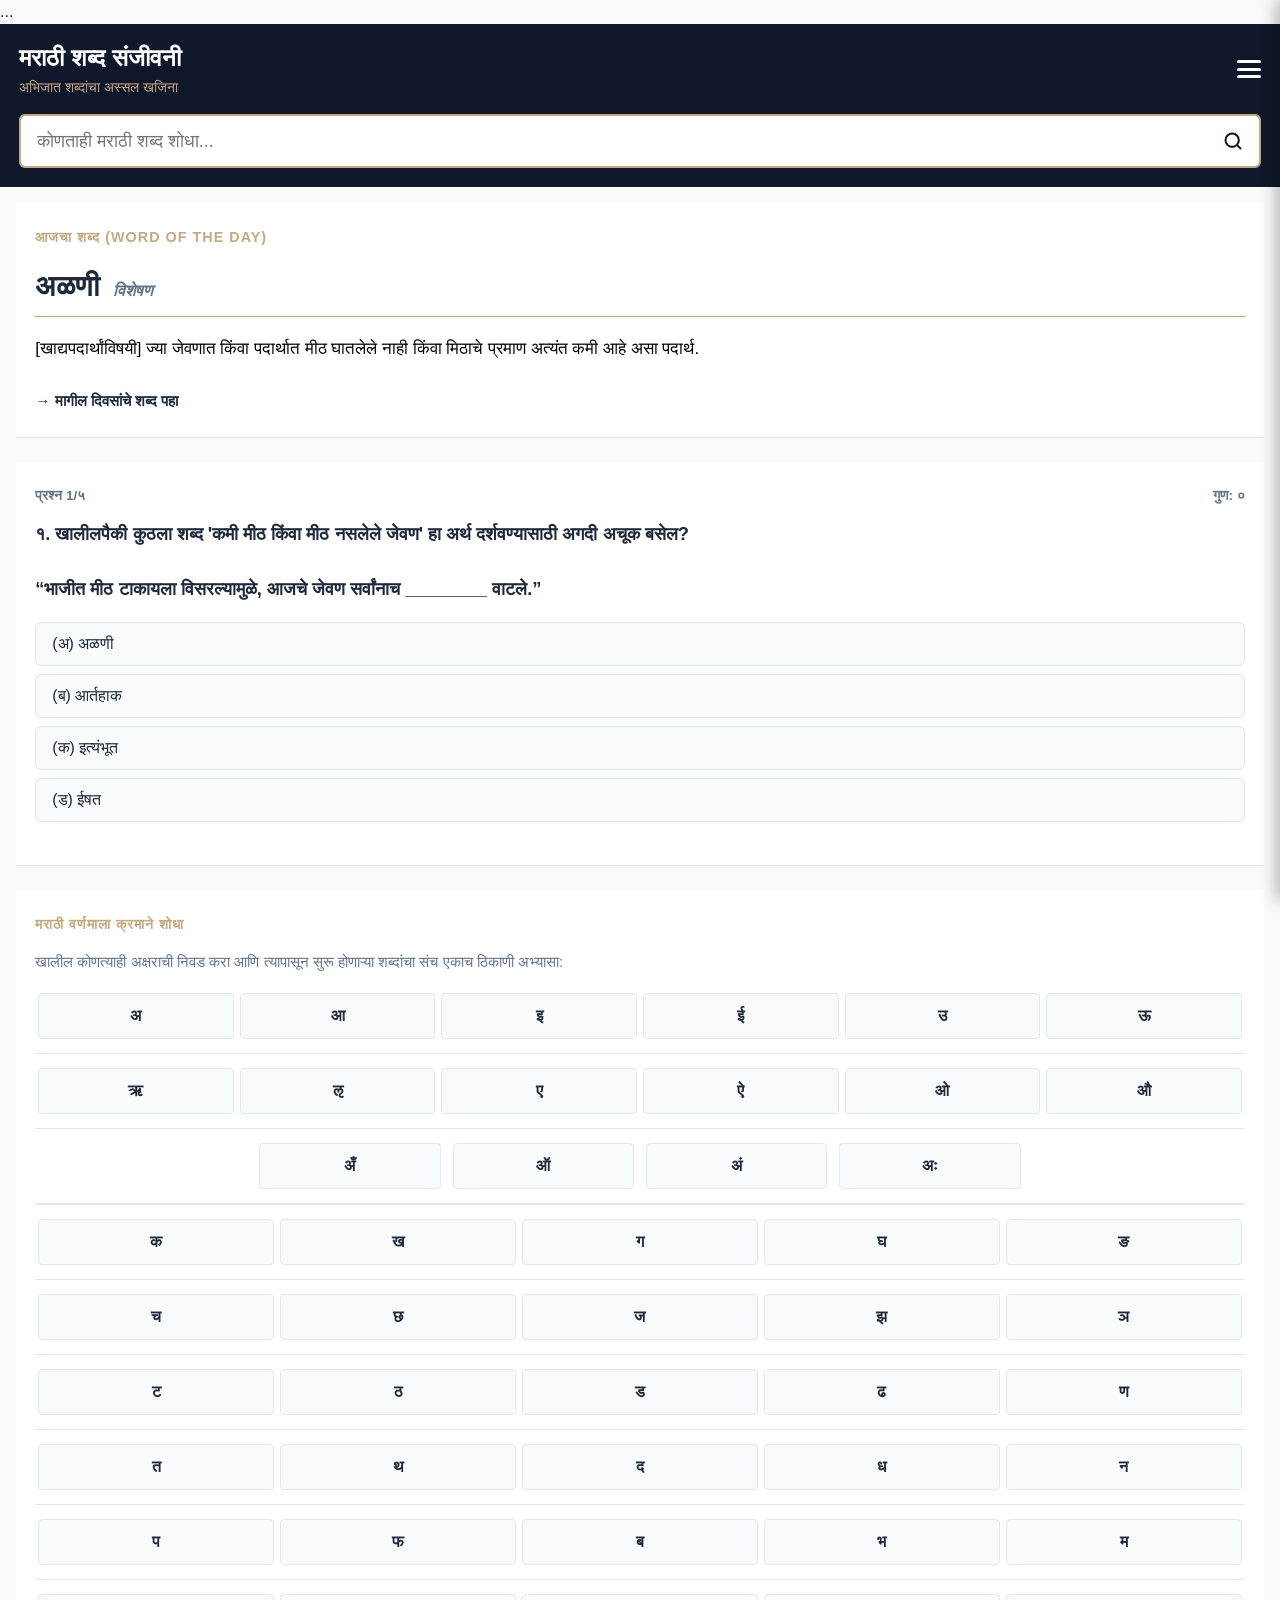
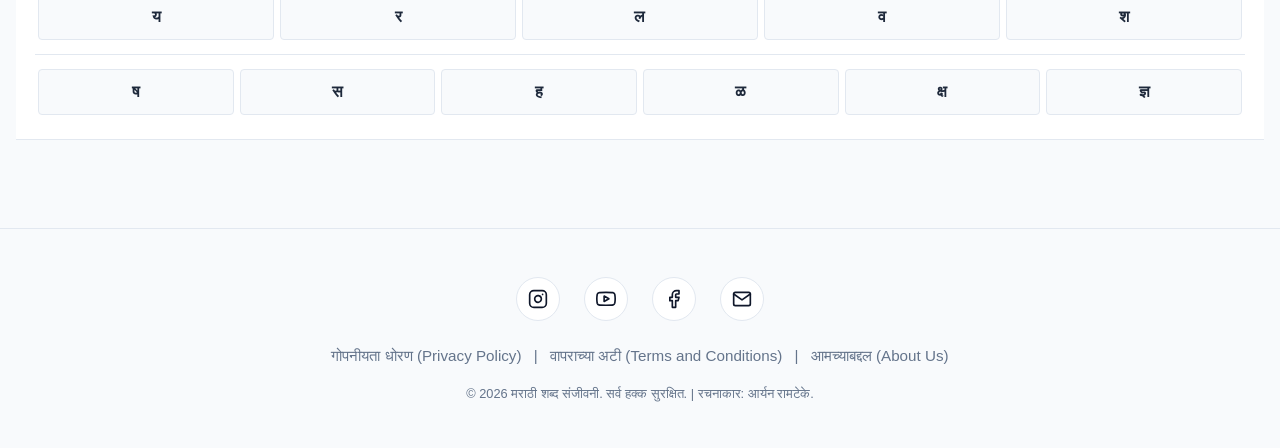
==== index.html @ facdf6b4 "Add files via upload" ====
<!DOCTYPE html>
<html lang="mr">
<head>
    <meta charset="UTF-8">
    <meta name="viewport" content="width=device-width, initial-scale=1.0">
    
    <!-- CookieYes Script -->
    <script id="cookieyes" type="text/javascript" src="https://cdn-cookieyes.com/client_data/8163ab5cfeb10088fa6a4f72/script.js"></script>

    <!-- Your Dynamic Gtag Script -->
    <script>
        const host = window.location.hostname;
        const idForDotCom = 'G-B5VDJRLQKT'; 
        const idForDotIn = 'G-SGTHWQP85Q'; 
        const measurementId = host.includes('.com') ? idForDotCom : idForDotIn;
        const script = document.createElement('script');
        script.async = true;
        script.src = `https://www.googletagmanager.com/gtag/js?id=${measurementId}`;
        document.head.appendChild(script);
        window.dataLayer = window.dataLayer || [];
        function gtag(){dataLayer.push(arguments);}
        gtag('js', new Date());
        gtag('config', measurementId);
    </script>
    ...
</head>

    <meta charset="UTF-8">
    <meta name="viewport" content="width=device-width, initial-scale=1.0">
    <title>मराठी शब्द संजीवनी - प्रगत डिजिटल शब्दकोश</title>
    <link rel="stylesheet" href="style.css">
</head>
<body>

    <header class="oxford-header">
        <div class="header-top">
            <div id="siteBrandGroup" style="cursor: pointer;">
                <h1 class="site-title">मराठी शब्द संजीवनी</h1>
                <p class="site-tagline">अभिजात शब्दांचा अस्सल खजिना</p>
            </div>
            <button class="menu-toggle" id="menuBtn" aria-label="मुख्य मेनू">
                <span class="bar"></span>
                <span class="bar"></span>
                <span class="bar"></span>
            </button>
        </div>

        <div class="search-container-box">
            <div class="search-wrapper">
                <input type="text" id="searchBar" placeholder="कोणताही मराठी शब्द शोधा...">
                <span class="search-icon-holder">
                    <svg viewBox="0 0 24 24" fill="none" stroke="currentColor" stroke-width="2.5" stroke-linecap="round" stroke-linejoin="round">
                        <circle cx="11" cy="11" r="8"></circle>
                        <line x1="21" y1="21" x2="16.65" y2="16.65"></line>
                    </svg>
                </span>
            </div>
            <div id="searchDropdown" style="display: none;"></div>
        </div>
    </header>

    <div class="menu-overlay" id="menuOverlay"></div>

    <nav class="side-nav" id="sideNav">
        <ul>
            <li><a href="#" id="navHome">मुख्य पृष्ठ (Home)</a></li>
            <li><a href="#" id="navAlphabet">वर्णमाला सूची (Alphabet List)</a></li>
            <li><a href="#" id="navWotd">आजचा शब्द (Word of the Day)</a></li>
            <li><a href="#" id="navQuiz">शब्दसंग्रह चाचणी (Quiz)</a></li>
            <li><a href="#" id="navPrivacy">गोपनीयता धोरण (Privacy Policy)</a></li>
        </ul>
    </nav>

    <main class="main-layout" id="entryContainer">
        <div id="homepageDefault">
            
            <section class="word-entry" id="wordOfTheDaySection">
                <div class="section-title-badge">आजचा शब्द (Word of the Day)</div>
                <div class="entry-header" style="border-bottom: 1.5px solid var(--accent-gold);">
                    <h2 class="headword" id="wotdLink" style="font-size: 1.8rem; cursor: pointer; color: #1e293b;">अळणी</h2>
                    <span class="pos">विशेषण</span>
                </div>
                <p class="definition-text" style="font-size: 1.05rem; margin-bottom: 0.8rem;">
                    [खाद्यपदार्थांविषयी] ज्या जेवणात किंवा पदार्थात मीठ घातलेले नाही किंवा मिठाचे प्रमाण अत्यंत कमी आहे असा पदार्थ.
                </p>
                <a href="#" id="viewAllWotdLink" class="section-redirect-link">→ मागील दिवसांचे शब्द पहा</a>
            </section>

            <section class="word-entry" id="quizSection">
                <div class="quiz-card">
                    <div class="quiz-header">
                        <span id="quizProgress">प्रश्न १/५</span>
                        <span id="quizScore">गुण: ०</span>
                    </div>
                    <div class="quiz-question" id="quizQuestionBox">लोड होत आहे...</div>
                    <div class="quiz-options-stack" id="quizOptionsContainer"></div>
                    <div class="quiz-action-footer" id="quizActionWrapper"></div>
                </div>
            </section>

            <section class="word-entry" id="alphabetSection">
                <div class="section-title-badge">मराठी वर्णमाला क्रमाने शोधा</div>
                <p class="section-intro-text">खालील कोणत्याही अक्षराची निवड करा आणि त्यापासून सुरू होणाऱ्या शब्दांचा संच एकाच ठिकाणी अभ्यासा:</p>
                
                <div class="alphabet-container">
                    <div class="alphabet-row"><span>अ</span><span>आ</span><span>इ</span><span>ई</span><span>उ</span><span>ऊ</span></div>
                    <hr class="grid-divider">
                    <div class="alphabet-row"><span>ऋ</span><span>ऌ</span><span>ए</span><span>ऐ</span><span>ओ</span><span>औ</span></div>
                    <hr class="grid-divider">
                    <div class="alphabet-row" style="justify-content: center; gap: 6px;"><span style="flex: initial; width: 15%;">अँ</span><span style="flex: initial; width: 15%;">ऑ</span><span style="flex: initial; width: 15%;">अं</span><span style="flex: initial; width: 15%;">अः</span></div>
                    
                    <hr class="grid-divider" style="border-top: 2px solid var(--border-light);">
                    
                    <div class="alphabet-row"><span>क</span><span>ख</span><span>ग</span><span>घ</span><span>ङ</span></div>
                    <hr class="grid-divider">
                    <div class="alphabet-row"><span>च</span><span>छ</span><span>ज</span><span>झ</span><span>ञ</span></div>
                    <hr class="grid-divider">
                    <div class="alphabet-row"><span>ट</span><span>ठ</span><span>ड</span><span>ढ</span><span>ण</span></div>
                    <hr class="grid-divider">
                    <div class="alphabet-row"><span>त</span><span>थ</span><span>द</span><span>ध</span><span>न</span></div>
                    <hr class="grid-divider">
                    <div class="alphabet-row"><span>प</span><span>फ</span><span>ब</span><span>भ</span><span>म</span></div>
                    <hr class="grid-divider">
                    <div class="alphabet-row"><span>य</span><span>र</span><span>ल</span><span>व</span><span>श</span></div>
                    
                    <hr class="grid-divider">
                    
                    <div class="alphabet-row"><span>ष</span><span>स</span><span>ह</span><span>ळ</span><span>क्ष</span><span>ज्ञ</span></div>
                </div>
            </section>

        </div>
    </main>
    <footer class="oxford-footer">
        <div class="social-links">
            <a href="https://www.instagram.com/marathi.shabda.sanjivani" target="_blank" class="social-icon-btn" aria-label="Instagram">
                <svg viewBox="0 0 24 24" fill="none" stroke="currentColor" stroke-width="2" stroke-linecap="round" stroke-linejoin="round"><rect x="2" y="2" width="20" height="20" rx="5" ry="5"></rect><path d="M16 11.37A4 4 0 1 1 12.63 8 4 4 0 0 1 16 11.37z"></path><line x1="17.5" y1="6.5" x2="17.51" y2="6.5"></line></svg>
            </a>
            <a href="https://youtube.com/@marathi.shabda.sanjivani" target="_blank" class="social-icon-btn" aria-label="YouTube">
                <svg viewBox="0 0 24 24" fill="none" stroke="currentColor" stroke-width="2" stroke-linecap="round" stroke-linejoin="round"><path d="M22.54 6.42a2.78 2.78 0 0 0-1.94-2C18.88 4 12 4 12 4s-6.88 0-8.6.46a2.78 2.78 0 0 0-1.94 2A29 29 0 0 0 1 11.75a29 29 0 0 0 .46 5.33A2.78 2.78 0 0 0 3.4 19c1.72.46 8.6.46 8.6.46s6.88 0 8.6-.46a2.78 2.78 0 0 0 1.94-2 29 29 0 0 0 .46-5.25 29 29 0 0 0-.46-5.33z"></path><polygon points="9.75 15.02 15.5 11.75 9.75 8.48 9.75 15.02"></polygon></svg>
            </a>
            <a href="https://www.facebook.com/share/14hx2gaJ8iF/" target="_blank" class="social-icon-btn" aria-label="Facebook">
                <svg viewBox="0 0 24 24" fill="none" stroke="currentColor" stroke-width="2" stroke-linecap="round" stroke-linejoin="round"><path d="M18 2h-3a5 5 0 0 0-5 5v3H7v4h3v8h4v-8h3l1-4h-4V7a1 1 0 0 1 1-1h3z"></path></svg>
            </a>
            <a href="mailto:marathi.shabda.sanjivani@gmail.com" class="social-icon-btn" aria-label="Email Contact">
                <svg viewBox="0 0 24 24" fill="none" stroke="currentColor" stroke-width="2" stroke-linecap="round" stroke-linejoin="round"><path d="M4 4h16c1.1 0 2 .9 2 2v12c0 1.1-.9 2-2 2H4c-1.1 0-2-.9-2-2V6c0-1.1.9-2 2-2z"></path><polyline points="22,6 12,13 2,6"></polyline></svg>
            </a>
        </div>
        
        <div class="footer-links">
            <a href="#" id="footerPrivacy">गोपनीयता धोरण (Privacy Policy)</a> | 
            <a href="#" id="footerTerms">वापराच्या अटी (Terms and Conditions)</a> | 
            <a href="#" id="footerAbout">आमच्याबद्दल (About Us)</a>
        </div>
        <p class="footer-credit">© 2026 मराठी शब्द संजीवनी. सर्व हक्क सुरक्षित. | रचनाकार: आर्यन रामटेके.</p>
    </footer>
    <script src="script.js"></script>
</body>
</html>
---- style.css ----
:root {
    --primary-dark: #0f172a;
    --accent-gold: #c5a880;
    --bg-canvas: #f8fafc;
    --text-primary: #1e293b;
    --text-muted: #64748b;
    --border-light: #e2e8f0;
}

* {
    box-sizing: border-box;
}

body {
    font-family: -apple-system, BlinkMacSystemFont, "Segoe UI", Roboto, sans-serif;
    margin: 0;
    padding: 0;
    background-color: var(--bg-canvas);
    color: var(--text-primary);
    line-height: 1.5;
}

/* Header Base Layout */
.oxford-header {
    background-color: var(--primary-dark);
    color: white;
    width: 100%;
}

.header-top {
    display: flex;
    justify-content: space-between;
    align-items: center;
    padding: 1rem 1.2rem;
}

.site-title {
    font-size: 1.5rem;
    margin: 0;
    font-weight: 700;
}

.site-tagline {
    font-size: 0.85rem;
    color: var(--accent-gold);
    margin: 2px 0 0 0;
}

/* Toggle Menu Bars Structure & Animation States */
.menu-toggle {
    background: none;
    border: none;
    cursor: pointer;
    display: flex;
    flex-direction: column;
    justify-content: space-between;
    height: 18px;
    width: 24px;
    padding: 0;
    z-index: 110;
}

.menu-toggle .bar {
    display: block;
    height: 3px;
    width: 100%;
    background-color: white;
    border-radius: 2px;
    transition: all 0.3s ease;
}

/* Transforms 3 lines into an "X" when open */
.menu-toggle.active .bar:nth-child(1) {
    transform: translateY(7.5px) rotate(45deg);
}
.menu-toggle.active .bar:nth-child(2) {
    opacity: 0;
}
.menu-toggle.active .bar:nth-child(3) {
    transform: translateY(-7.5px) rotate(-45deg);
}

/* Screen Dimming Background Overlay */
.menu-overlay {
    position: fixed;
    top: 0;
    left: 0;
    width: 100%;
    height: 100%;
    background-color: rgba(0, 0, 0, 0.4);
    backdrop-filter: blur(2px);
    z-index: 95;
    opacity: 0;
    pointer-events: none;
    transition: opacity 0.3s ease;
}

.menu-overlay.open {
    opacity: 1;
    pointer-events: auto;
}

/* Side Navigation Window Frame */
.side-nav {
    position: fixed;
    top: 0;
    right: -280px;
    width: 280px;
    height: 100%;
    background-color: var(--primary-dark);
    box-shadow: -5px 0 15px rgba(0,0,0,0.25);
    z-index: 100;
    transition: right 0.3s ease;
    padding-top: 5rem;
}

.side-nav.open {
    right: 0;
}

.side-nav ul {
    list-style: none;
    padding: 0;
    margin: 0;
}

.side-nav ul li a {
    display: block;
    color: white;
    padding: 1.2rem 2rem;
    text-decoration: none;
    font-size: 1.05rem;
    border-bottom: 1px solid #1e293b;
}

/* Brand New Eye-Catching Bordered Search Container Layout */
.search-container-box {
    padding: 0 1.2rem 1.2rem 1.2rem;
    position: relative;
}

.search-wrapper {
    position: relative;
    display: flex;
    align-items: center;
    width: 100%;
    background-color: white;
    border: 2.5px solid var(--accent-gold);
    border-radius: 6px;
    overflow: hidden;
}

.search-wrapper #searchBar {
    width: 100%;
    border: none;
    padding: 0.9rem 3.5rem 0.9rem 1rem;
    font-size: 1.1rem;
    outline: none;
    color: var(--text-primary);
}

.search-icon-holder {
    position: absolute;
    right: 1rem;
    display: flex;
    align-items: center;
    justify-content: center;
    color: var(--primary-dark);
    pointer-events: none;
}

.search-icon-holder svg {
    width: 20px;
    height: 20px;
}

/* Content Elements & Layout Configurations */
.main-layout {
    max-width: 100%;
    margin: 0 auto;
    padding: 1rem;
}

.word-entry {
    background: white;
    padding: 1.5rem 1.2rem;
    border-bottom: 1px solid var(--border-light);
    margin-bottom: 1.5rem;
}

.entry-header {
    display: flex;
    align-items: baseline;
    gap: 0.8rem;
    border-bottom: 2px solid var(--primary-dark);
    padding-bottom: 0.5rem;
    margin-bottom: 1.2rem;
}

.headword {
    font-size: 2.2rem;
    margin: 0;
    color: var(--primary-dark);
    font-weight: 700;
}

.pos {
    font-style: italic;
    color: var(--text-muted);
    font-size: 1rem;
    font-weight: 600;
}

.definitions-list {
    margin: 0;
    padding-left: 1.2rem;
}

.definitions-list li {
    font-size: 1.1rem;
    margin-bottom: 1.5rem;
    padding-left: 0.2rem;
}

.definition-text {
    display: block;
    margin-bottom: 0.6rem;
    color: #000000;
}

.example-item {
    color: #475569;
    border-left: 3px solid var(--accent-gold);
    padding-left: 0.8rem;
    font-style: italic;
    font-size: 1rem;
}

/* Modern Vector Social Buttons Formatting */
.oxford-footer {
    text-align: center;
    padding: 3rem 1rem 2rem 1rem;
    border-top: 1px solid var(--border-light);
    margin-top: 3rem;
}

.social-links {
    display: flex;
    justify-content: center;
    gap: 1.5rem;
    margin-bottom: 1.5rem;
}

.social-icon-btn {
    display: inline-flex;
    align-items: center;
    justify-content: center;
    width: 44px;
    height: 44px;
    color: var(--primary-dark);
    background-color: white;
    border: 1.5px solid var(--border-light);
    border-radius: 50%;
    transition: all 0.2s ease;
    text-decoration: none;
}

.social-icon-btn:hover, .social-icon-btn:active {
    color: white;
    background-color: var(--primary-dark);
    border-color: var(--primary-dark);
    transform: scale(1.05);
}

.social-icon-btn svg {
    width: 20px;
    height: 20px;
}

.footer-links {
    margin-bottom: 1rem;
    font-size: 0.95rem;
    color: var(--text-muted);
}

.footer-links a {
    color: var(--text-muted);
    text-decoration: none;
    margin: 0 0.5rem;
    transition: color 0.2s ease;
}

.footer-links a:hover, .footer-links a:active {
    color: var(--accent-gold);
}

.footer-credit {
    font-size: 0.8rem;
    color: var(--text-muted);
}

/* Dynamic Quiz Framework & Alphabet Spacings */
.section-title-badge {
    font-size: 0.9rem;
    font-weight: bold;
    color: var(--accent-gold);
    text-transform: uppercase;
    letter-spacing: 1px;
    margin-bottom: 1rem;
}

.section-redirect-link {
    display: inline-block;
    margin-top: 1rem;
    color: #1e293b;
    text-decoration: none;
    font-weight: 600;
    font-size: 0.95rem;
}

.section-intro-text {
    font-size: 0.95rem;
    color: var(--text-muted);
    margin-bottom: 1.2rem;
}

/* Grid Formats matching .word-entry sizes seamlessly */
.alphabet-container {
    display: flex;
    flex-direction: column;
    gap: 8px;
    margin-top: 1rem;
}

.alphabet-row {
    display: flex;
    justify-content: space-between;
    width: 100%;
}

.alphabet-row span {
    flex: 1;
    text-align: center;
    background-color: var(--bg-canvas);
    border: 1px solid var(--border-light);
    padding: 10px 0;
    font-size: 1rem;
    font-weight: bold;
    border-radius: 4px;
    margin: 0 3px;
    cursor: pointer;
    color: var(--text-primary);
}

.alphabet-row span:active {
    background-color: var(--primary-dark);
    color: white;
}

.grid-divider {
    border: 0;
    height: 1px;
    background: var(--border-light);
    margin: 6px 0;
}

/* Quiz Interface Layouts */
.quiz-card {
    background: transparent;
}

.quiz-header {
    display: flex;
    justify-content: space-between;
    font-size: 0.85rem;
    color: var(--text-muted);
    font-weight: bold;
    margin-bottom: 0.8rem;
}

.quiz-question {
    font-size: 1.15rem;
    font-weight: 600;
    margin-bottom: 1.2rem;
    color: var(--text-primary);
    white-space: pre-line;
}

.quiz-options-stack {
    display: flex;
    flex-direction: column;
    gap: 8px;
}

.quiz-opt-btn {
    width: 100%;
    text-align: left;
    padding: 12px 16px;
    background-color: var(--bg-canvas);
    border: 1.5px solid var(--border-light);
    border-radius: 6px;
    font-size: 1rem;
    cursor: pointer;
    color: var(--text-primary);
    transition: all 0.2s ease;
}

.quiz-opt-btn.correct-flash {
    background-color: #dcfce7 !important;
    border-color: #22c55e !important;
    color: #15803d !important;
    font-weight: bold;
}

.quiz-opt-btn.wrong-flash {
    background-color: #fee2e2 !important;
    border-color: #ef4444 !important;
    color: #b91c1c !important;
}

.quiz-action-footer {
    margin-top: 1.2rem;
    text-align: right;
}

.quiz-next-btn {
    background-color: var(--primary-dark);
    color: white;
    border: none;
    padding: 10px 20px;
    font-size: 0.95rem;
    border-radius: 4px;
    font-weight: 600;
    cursor: pointer;
}

/* Letter List View Layout Upgrades */
.entry-letter-title {
    font-size: 2.2rem !important;
    color: var(--primary-dark) !important;
    font-weight: 700 !important;
    border-bottom: 2px solid var(--primary-dark);
    padding-bottom: 0.5rem;
    margin-bottom: 1.5rem !important;
}

.letter-words-list-stack {
    display: flex;
    flex-direction: column;
    gap: 10px;
    margin-top: 1rem;
}

.letter-word-row-item {
    width: 100%;
    text-align: left;
    padding: 14px 18px;
    background-color: var(--bg-canvas);
    border: 1px solid var(--border-light);
    border-radius: 6px;
    font-size: 1.15rem;
    font-weight: 700;
    color: var(--text-primary);
    cursor: pointer;
    transition: all 0.2s ease;
}

.letter-word-row-item:hover, .letter-word-row-item:active {
    background-color: #f1f5f9;
    border-color: var(--accent-gold);
    padding-left: 22px;
}

/* Search Dropdown Panel Alignment Logic Fixes */
.search-dropdown-list {
    position: absolute;
    width: calc(100% - 2.4rem);
    left: 1.2rem;
    top: 100%;
    background: white;
    border: 2px solid var(--accent-gold);
    border-top: none;
    z-index: 999;
    max-height: 250px;
    overflow-y: auto;
    border-radius: 0 0 6px 6px;
    box-shadow: 0 4px 12px rgba(0, 0, 0, 0.1);
}

.dropdown-row-item {
    padding: 0.9rem 1.2rem;
    cursor: pointer;
    font-weight: 700;
    border-bottom: 1px solid var(--border-light);
    color: var(--primary-dark);
    text-align: left;
    font-size: 1.05rem;
    transition: background 0.2s ease;
}

.dropdown-row-item:hover, .dropdown-row-item:active {
    background-color: #f1f5f9;
    color: var(--text-primary);
}

.dropdown-row-item:last-child {
    border-bottom: none;
}
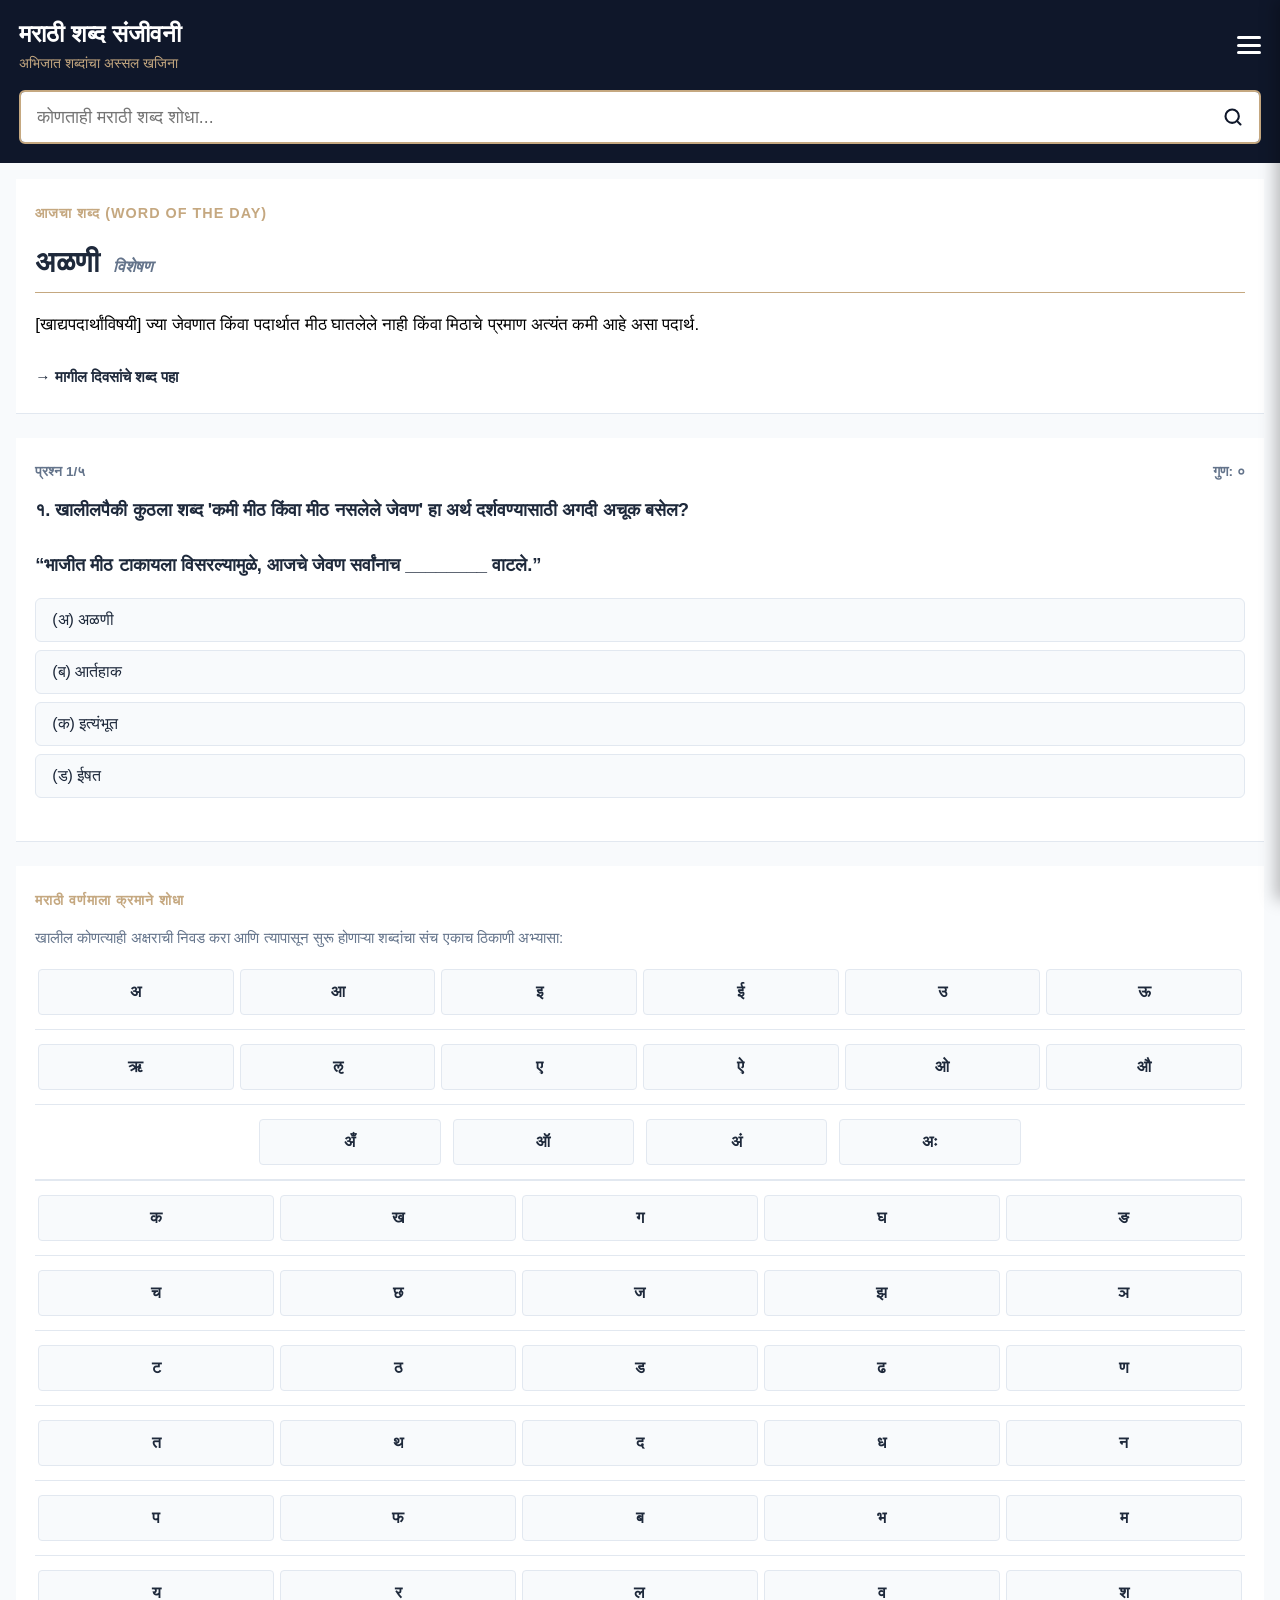
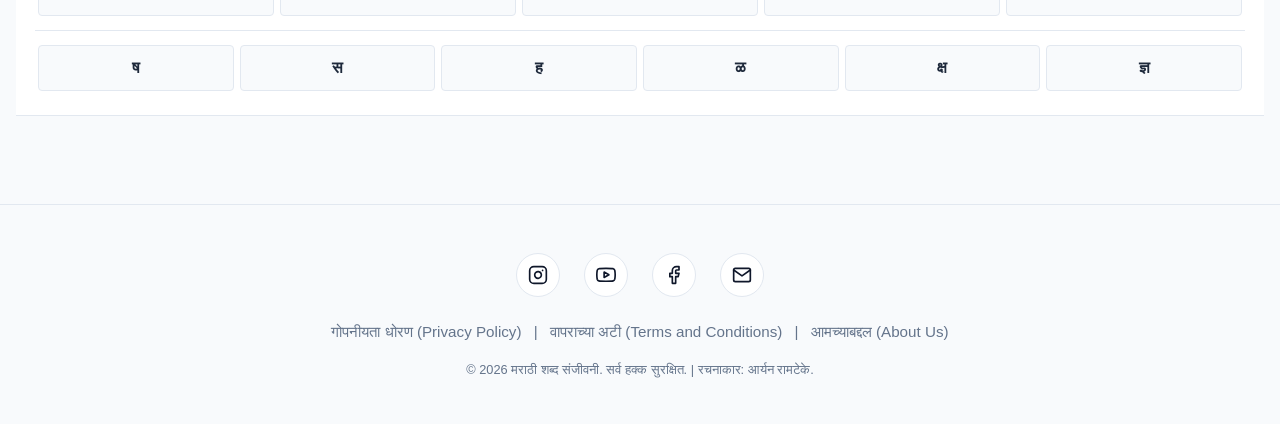
==== commit 70574355: "Add files via upload" ====
--- a/index.html
+++ b/index.html
@@ -3,32 +3,51 @@
 <head>
     <meta charset="UTF-8">
     <meta name="viewport" content="width=device-width, initial-scale=1.0">
-    
-    <!-- CookieYes Script -->
-    <script id="cookieyes" type="text/javascript" src="https://cdn-cookieyes.com/client_data/8163ab5cfeb10088fa6a4f72/script.js"></script>
+    <title>मराठी शब्द संजीवनी - प्रगत डिजिटल शब्दकोश</title>
+    <link rel="stylesheet" href="style.css">
 
-    <!-- Your Dynamic Gtag Script -->
+    <!-- Unified Tracking and Consent Script -->
     <script>
-        const host = window.location.hostname;
-        const idForDotCom = 'G-B5VDJRLQKT'; 
-        const idForDotIn = 'G-SGTHWQP85Q'; 
-        const measurementId = host.includes('.com') ? idForDotCom : idForDotIn;
-        const script = document.createElement('script');
-        script.async = true;
-        script.src = `https://www.googletagmanager.com/gtag/js?id=${measurementId}`;
-        document.head.appendChild(script);
+        // 1. Initialize dataLayer
         window.dataLayer = window.dataLayer || [];
         function gtag(){dataLayer.push(arguments);}
         gtag('js', new Date());
+
+        // 2. Set Default Consent to "denied" (Legal Compliance)
+        gtag('consent', 'default', {
+            'ad_storage': 'denied',
+            'ad_user_data': 'denied',
+            'ad_personalization': 'denied',
+            'analytics_storage': 'denied'
+        });
+
+        const host = window.location.hostname;
+
+        // 3. Dynamic Banner Loading (CookieYes for .com, Cookiebot for .in)
+        if (host.includes('.com')) {
+            const cyScript = document.createElement('script');
+            cyScript.id = "cookieyes";
+            cyScript.src = "https://cdn-cookieyes.com/client_data/8163ab5cfeb10088fa6a4f72/script.js";
+            document.head.appendChild(cyScript);
+        } else {
+            const cbScript = document.createElement('script');
+            cbScript.id = "Cookiebot";
+            cbScript.src = "https://consent.cookiebot.com/uc.js";
+            cbScript.setAttribute('data-cbid', '16f22b15-d4d7-4c0a-ad7d-a7b9e3a80b59');
+            cbScript.setAttribute('data-blockingmode', 'auto');
+            cbScript.type = "text/javascript";
+            document.head.appendChild(cbScript);
+        }
+
+        // 4. Dynamic Gtag Configuration
+        const measurementId = host.includes('.com') ? 'G-B5VDJRLQKT' : 'G-SGTHWQP85Q';
+        const gTagScript = document.createElement('script');
+        gTagScript.async = true;
+        gTagScript.src = `https://www.googletagmanager.com/gtag/js?id=${measurementId}`;
+        document.head.appendChild(gTagScript);
+        
         gtag('config', measurementId);
     </script>
-    ...
-</head>
-
-    <meta charset="UTF-8">
-    <meta name="viewport" content="width=device-width, initial-scale=1.0">
-    <title>मराठी शब्द संजीवनी - प्रगत डिजिटल शब्दकोश</title>
-    <link rel="stylesheet" href="style.css">
 </head>
 <body>
 
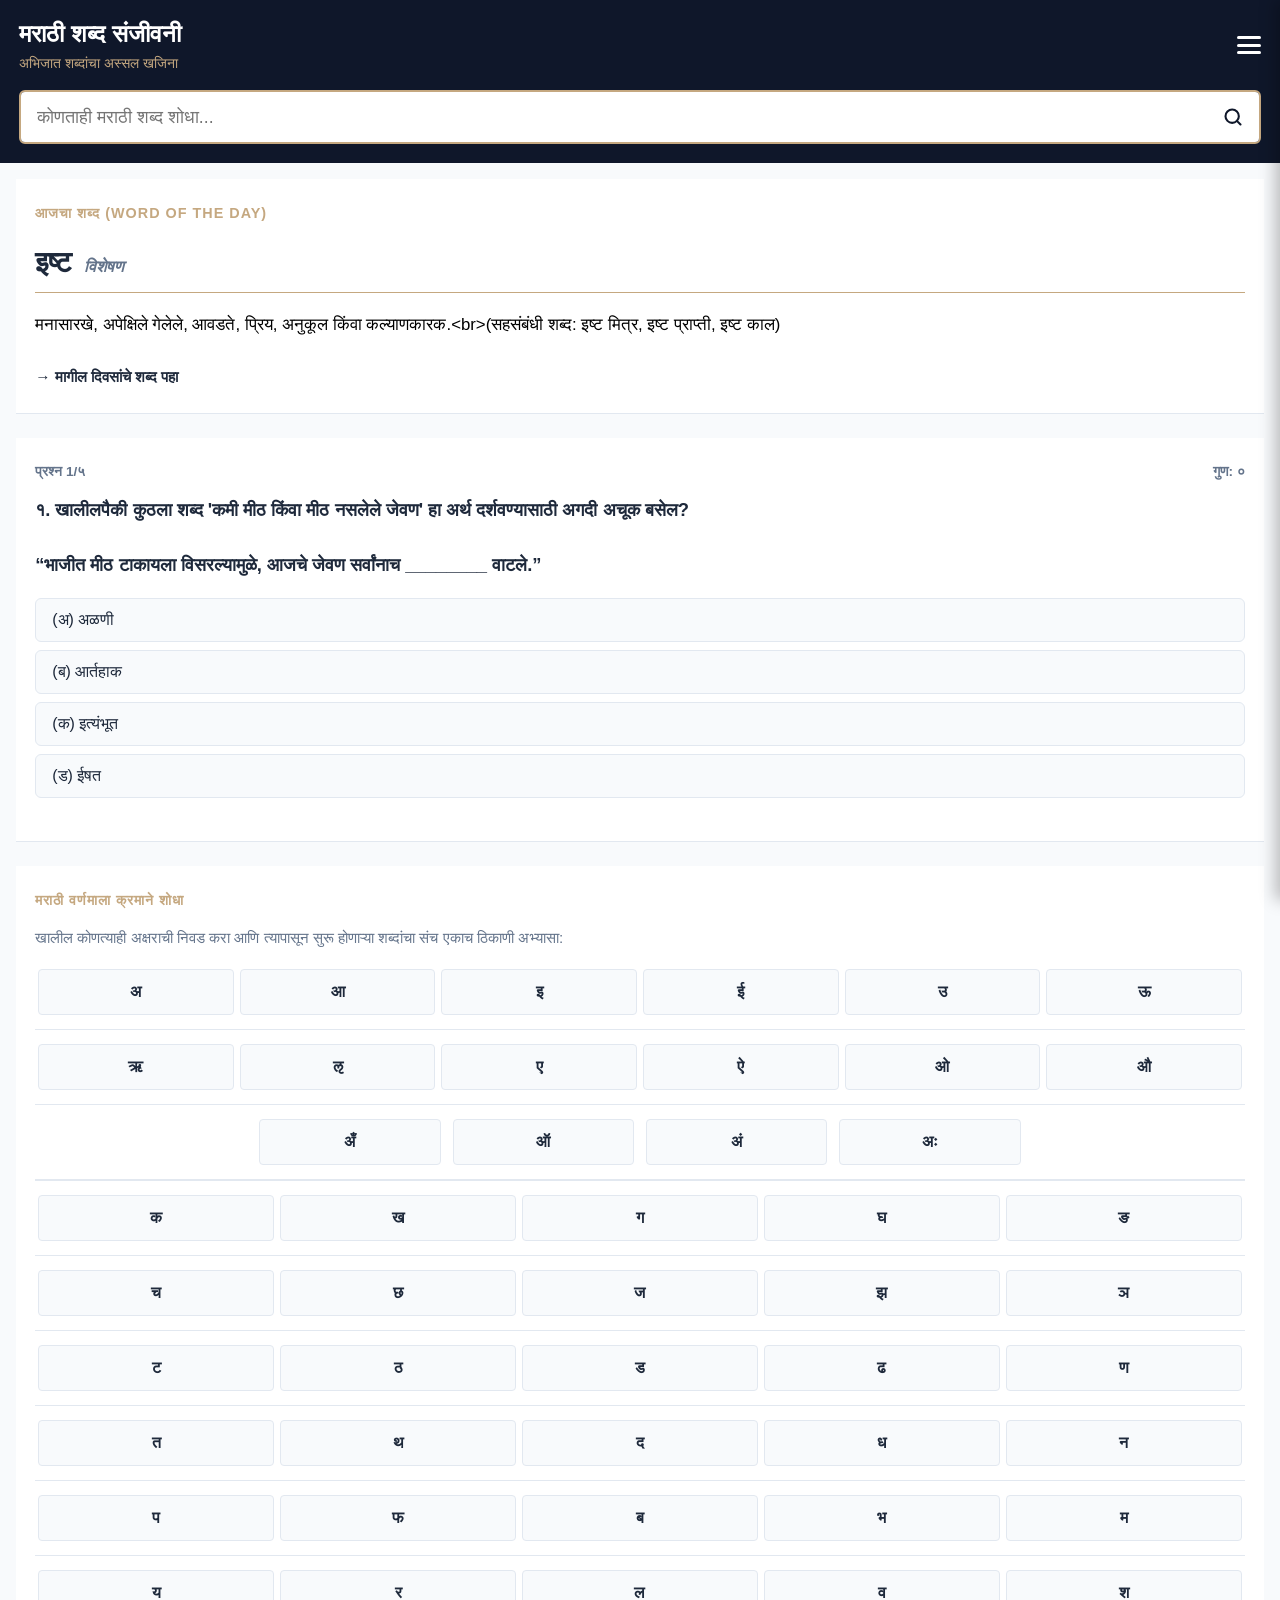
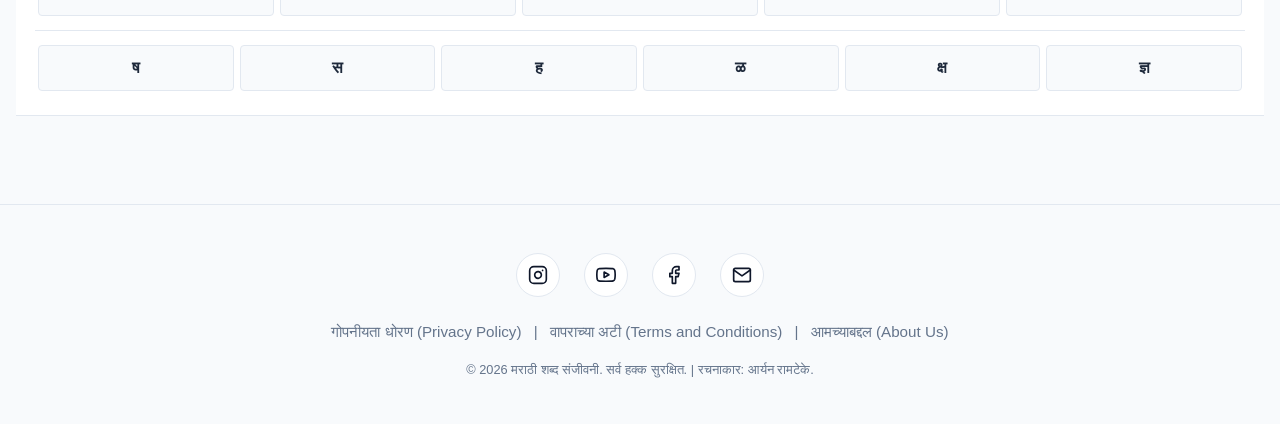
==== commit b2e61631: "Add files via upload" ====
--- a/index.html
+++ b/index.html
@@ -6,7 +6,11 @@
     <title>मराठी शब्द संजीवनी - प्रगत डिजिटल शब्दकोश</title>
     <link rel="stylesheet" href="style.css">
 
-    <!-- Unified Tracking and Consent Script -->
+    <meta name="google-adsense-account" content="ca-pub-9741146208155381">
+
+    <script async src="https://pagead2.googlesyndication.com/pagead/js/adsbygoogle.js?client=ca-pub-9741146208155381"
+     crossorigin="anonymous"></script>
+
     <script>
         // 1. Initialize dataLayer
         window.dataLayer = window.dataLayer || [];
@@ -23,21 +27,20 @@
 
         const host = window.location.hostname;
 
-        // 3. Dynamic Banner Loading (CookieYes for .com, Cookiebot for .in)
-        if (host.includes('.com')) {
-            const cyScript = document.createElement('script');
-            cyScript.id = "cookieyes";
-            cyScript.src = "https://cdn-cookieyes.com/client_data/8163ab5cfeb10088fa6a4f72/script.js";
-            document.head.appendChild(cyScript);
-        } else {
-            const cbScript = document.createElement('script');
-            cbScript.id = "Cookiebot";
-            cbScript.src = "https://consent.cookiebot.com/uc.js";
-            cbScript.setAttribute('data-cbid', '16f22b15-d4d7-4c0a-ad7d-a7b9e3a80b59');
-            cbScript.setAttribute('data-blockingmode', 'auto');
-            cbScript.type = "text/javascript";
-            document.head.appendChild(cbScript);
-        }
+        // 3. Dynamic CookieYes Banner Loading
+        const cookieYesScript = document.createElement('script');
+        cookieYesScript.id = "cookieyes";
+        cookieYesScript.type = "text/javascript";
+        
+        // Define your IDs
+        const comID = "8163ab5cfeb10088fa6a4f72"; 
+        const inID = "8f009cce8a1f82400d6bf60ec172eb58"; 
+        
+        // Assign the correct script based on the domain
+        cookieYesScript.src = host.includes('.com') 
+            ? `https://cdn-cookieyes.com/client_data/${comID}/script.js` 
+            : `https://cdn-cookieyes.com/client_data/${inID}/script.js`;
+        document.head.appendChild(cookieYesScript);
 
         // 4. Dynamic Gtag Configuration
         const measurementId = host.includes('.com') ? 'G-B5VDJRLQKT' : 'G-SGTHWQP85Q';
@@ -87,6 +90,8 @@
             <li><a href="#" id="navWotd">आजचा शब्द (Word of the Day)</a></li>
             <li><a href="#" id="navQuiz">शब्दसंग्रह चाचणी (Quiz)</a></li>
             <li><a href="#" id="navPrivacy">गोपनीयता धोरण (Privacy Policy)</a></li>
+            <li><a href="#" id="navTerms">वापराच्या अटी (Terms and Conditions)</a></li>
+            <li><a href="#" id="navAbout">आमच्याबद्दल (About Us)</a></li>
         </ul>
     </nav>
 
@@ -99,7 +104,7 @@
                     <h2 class="headword" id="wotdLink" style="font-size: 1.8rem; cursor: pointer; color: #1e293b;">अळणी</h2>
                     <span class="pos">विशेषण</span>
                 </div>
-                <p class="definition-text" style="font-size: 1.05rem; margin-bottom: 0.8rem;">
+                <p class="definition-text" id="wotdDefinition" style="font-size: 1.05rem; margin-bottom: 0.8rem;">
                     [खाद्यपदार्थांविषयी] ज्या जेवणात किंवा पदार्थात मीठ घातलेले नाही किंवा मिठाचे प्रमाण अत्यंत कमी आहे असा पदार्थ.
                 </p>
                 <a href="#" id="viewAllWotdLink" class="section-redirect-link">→ मागील दिवसांचे शब्द पहा</a>
@@ -175,4 +180,4 @@
     </footer>
     <script src="script.js"></script>
 </body>
-</html>
+</html>
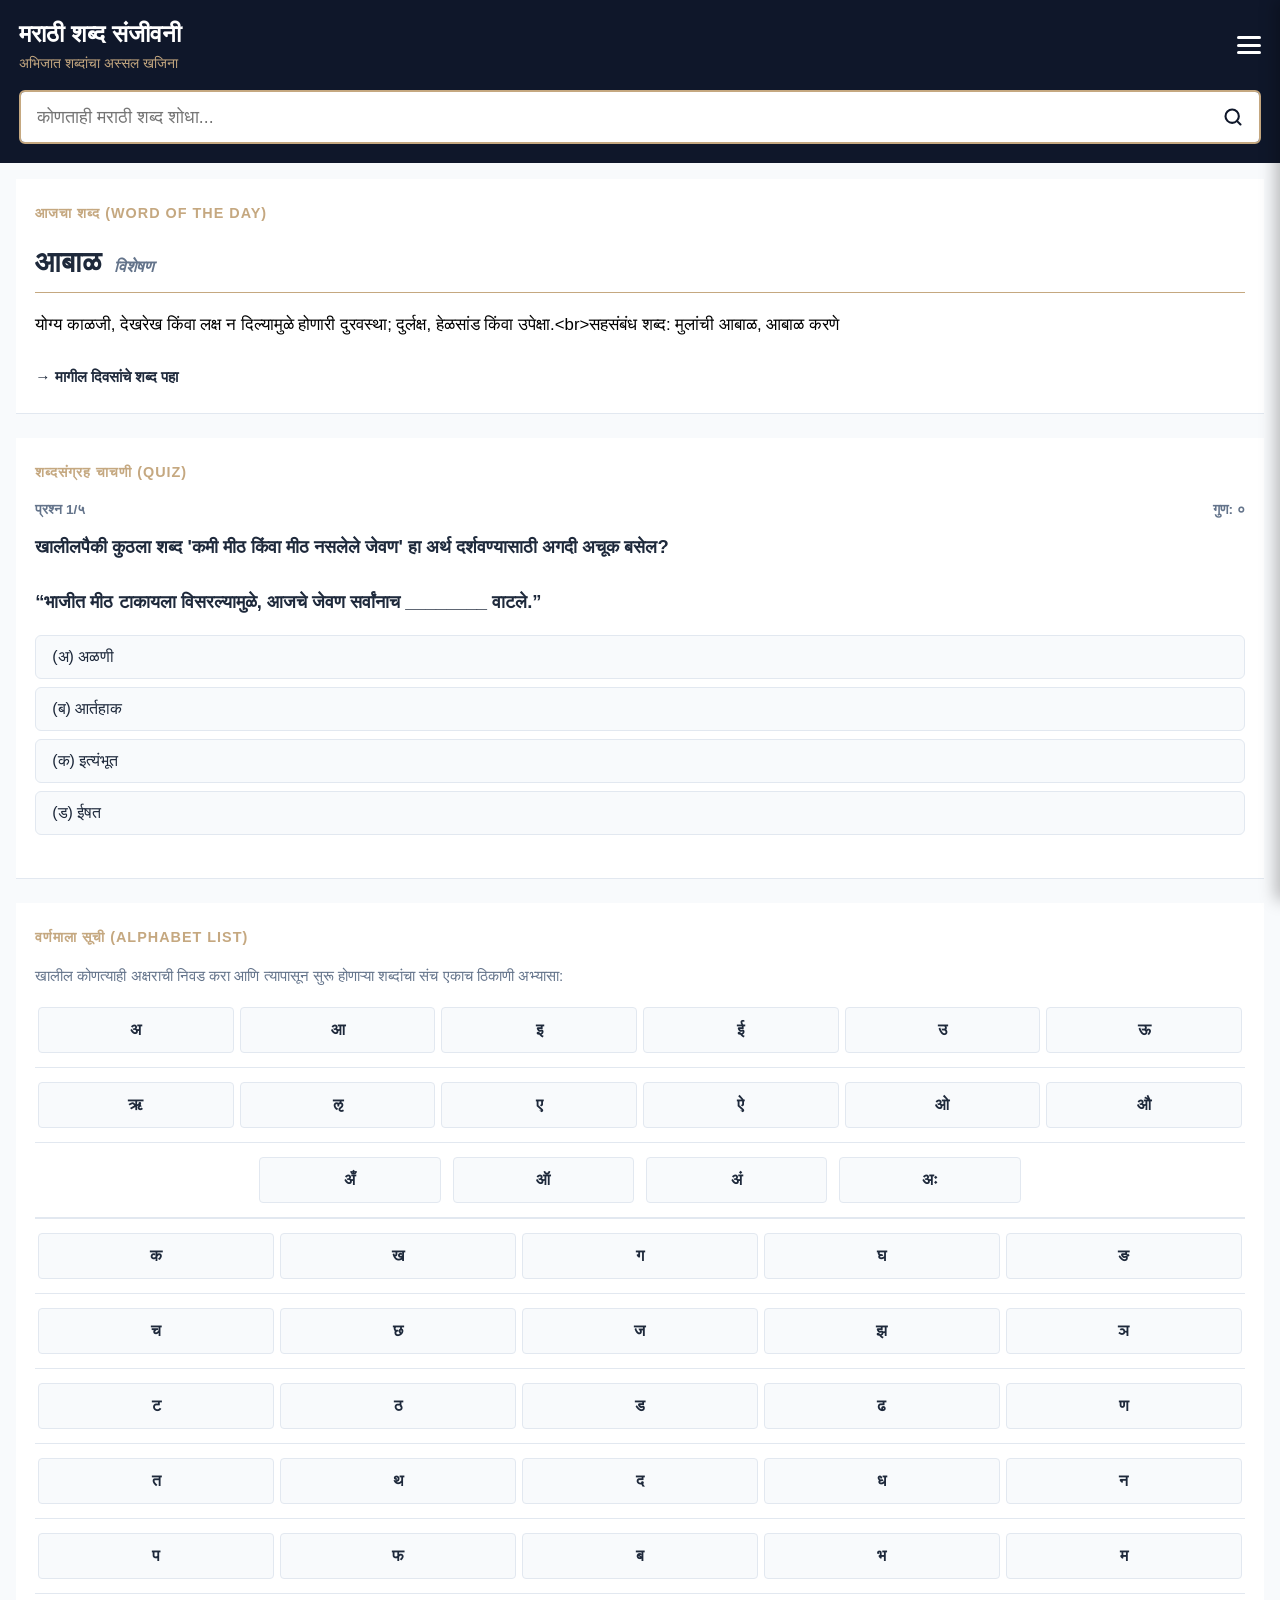
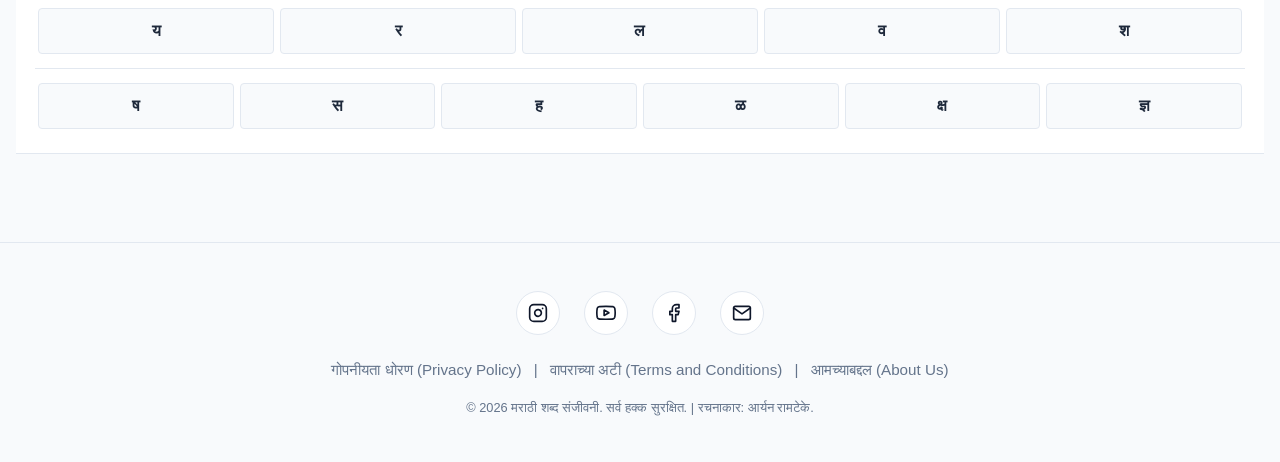
==== commit 6b2cc55c: "Add files via upload" ====
--- a/index.html
+++ b/index.html
@@ -123,7 +123,7 @@
             </section>
 
             <section class="word-entry" id="alphabetSection">
-                <div class="section-title-badge">मराठी वर्णमाला क्रमाने शोधा</div>
+                <div class="section-title-badge">वर्णमाला सूची (Alphabet List)</div>
                 <p class="section-intro-text">खालील कोणत्याही अक्षराची निवड करा आणि त्यापासून सुरू होणाऱ्या शब्दांचा संच एकाच ठिकाणी अभ्यासा:</p>
                 
                 <div class="alphabet-container">
